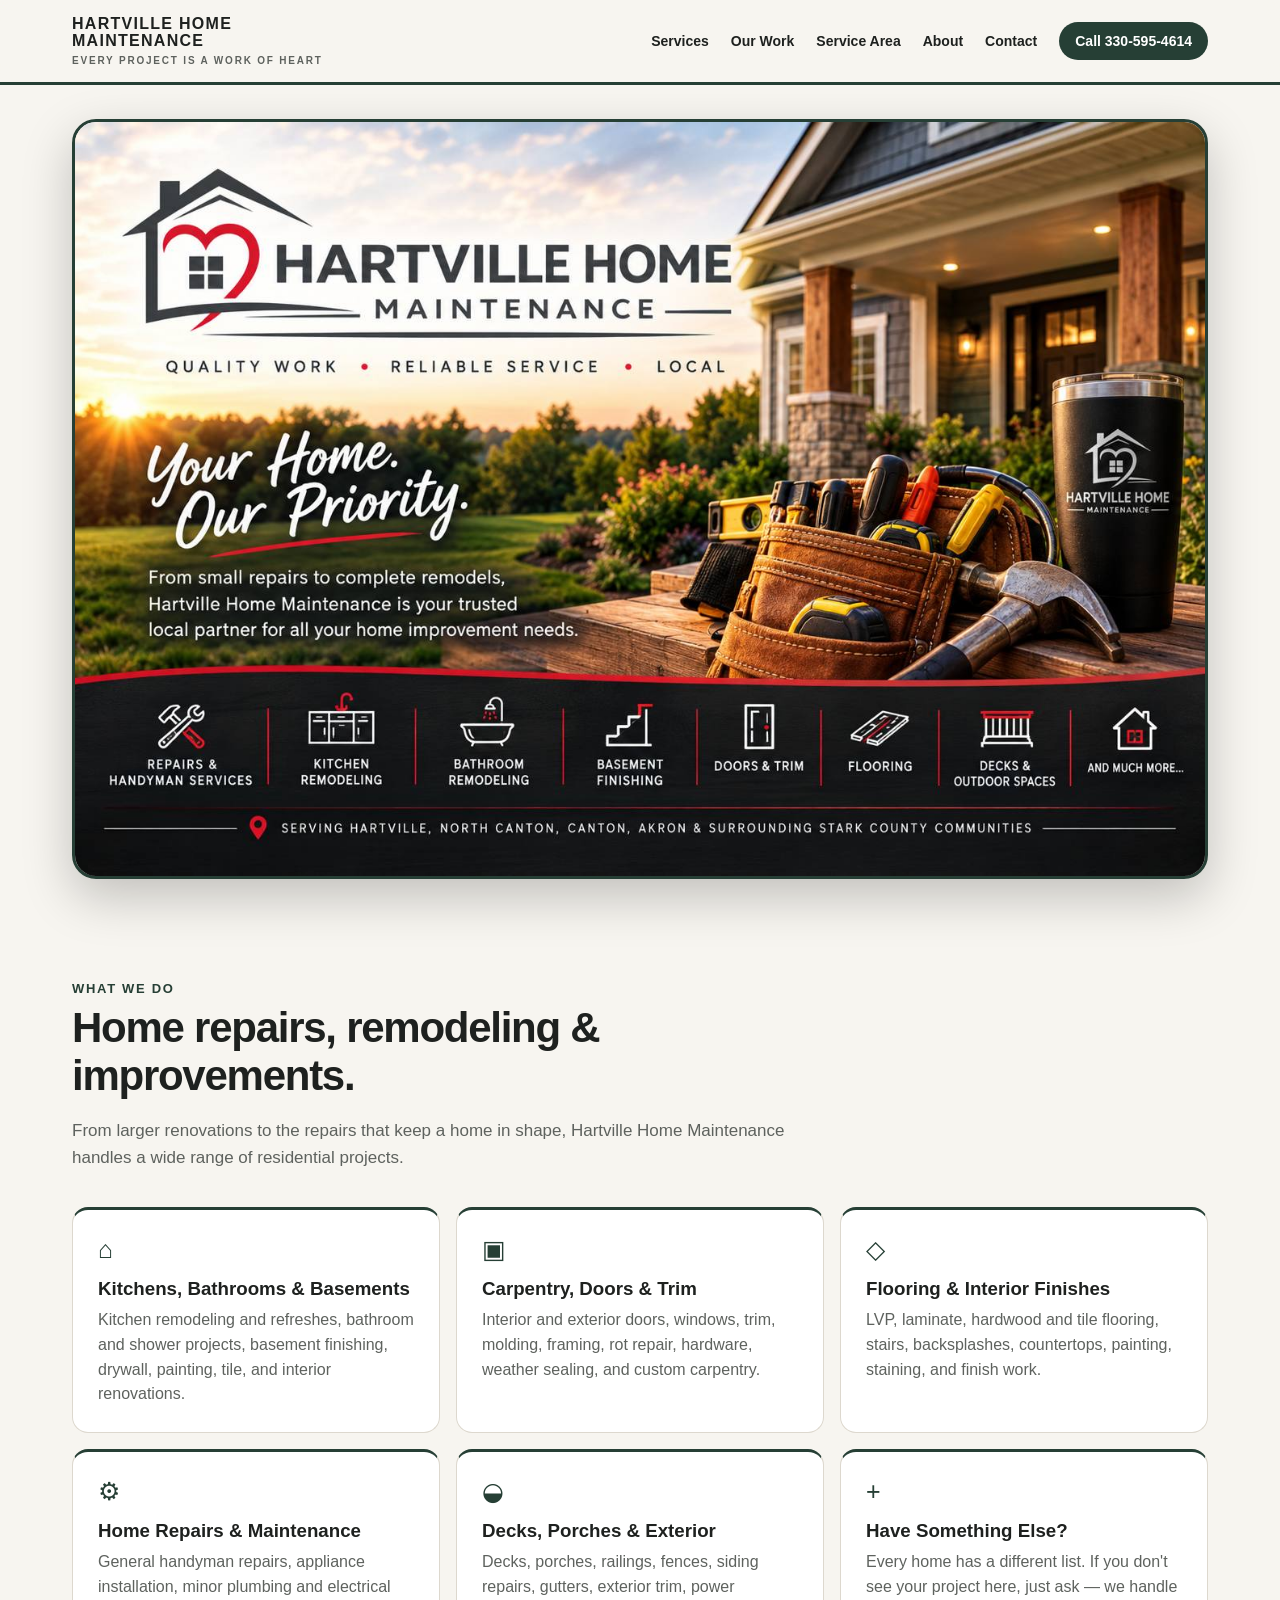
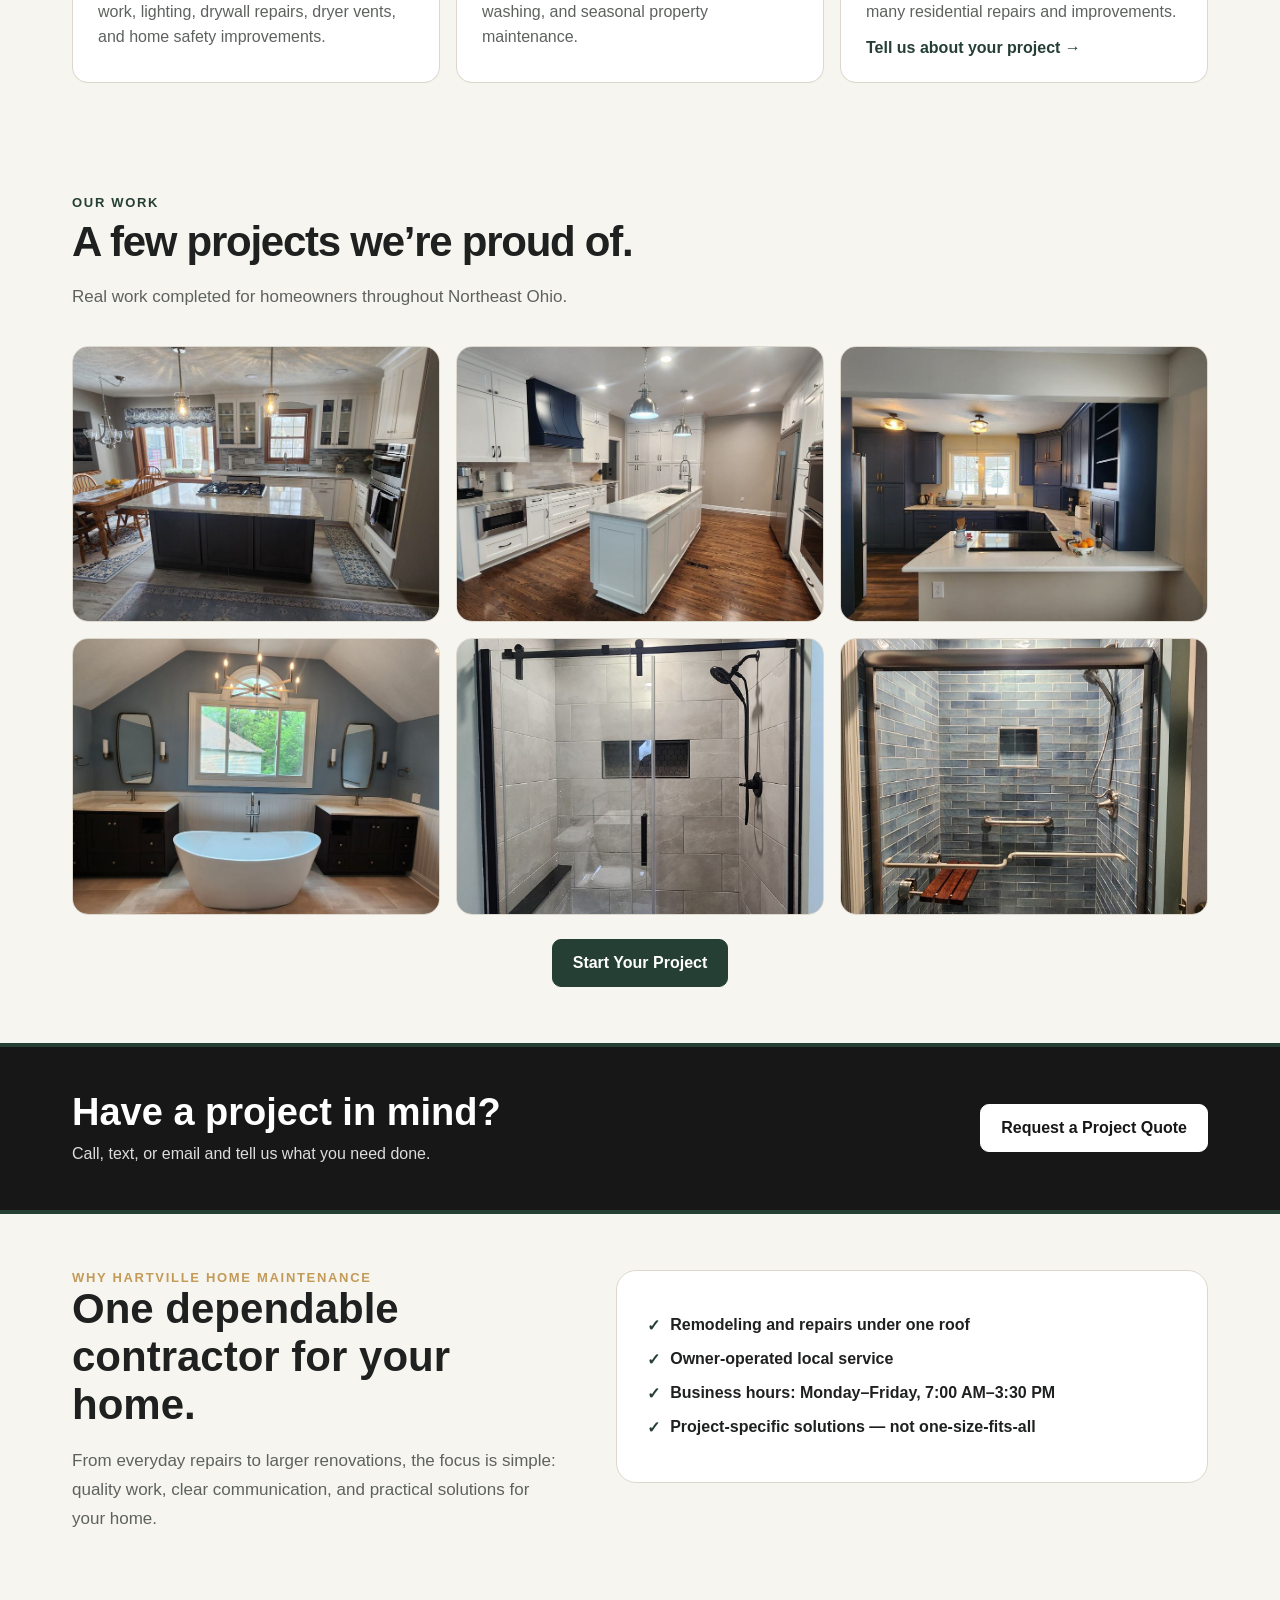
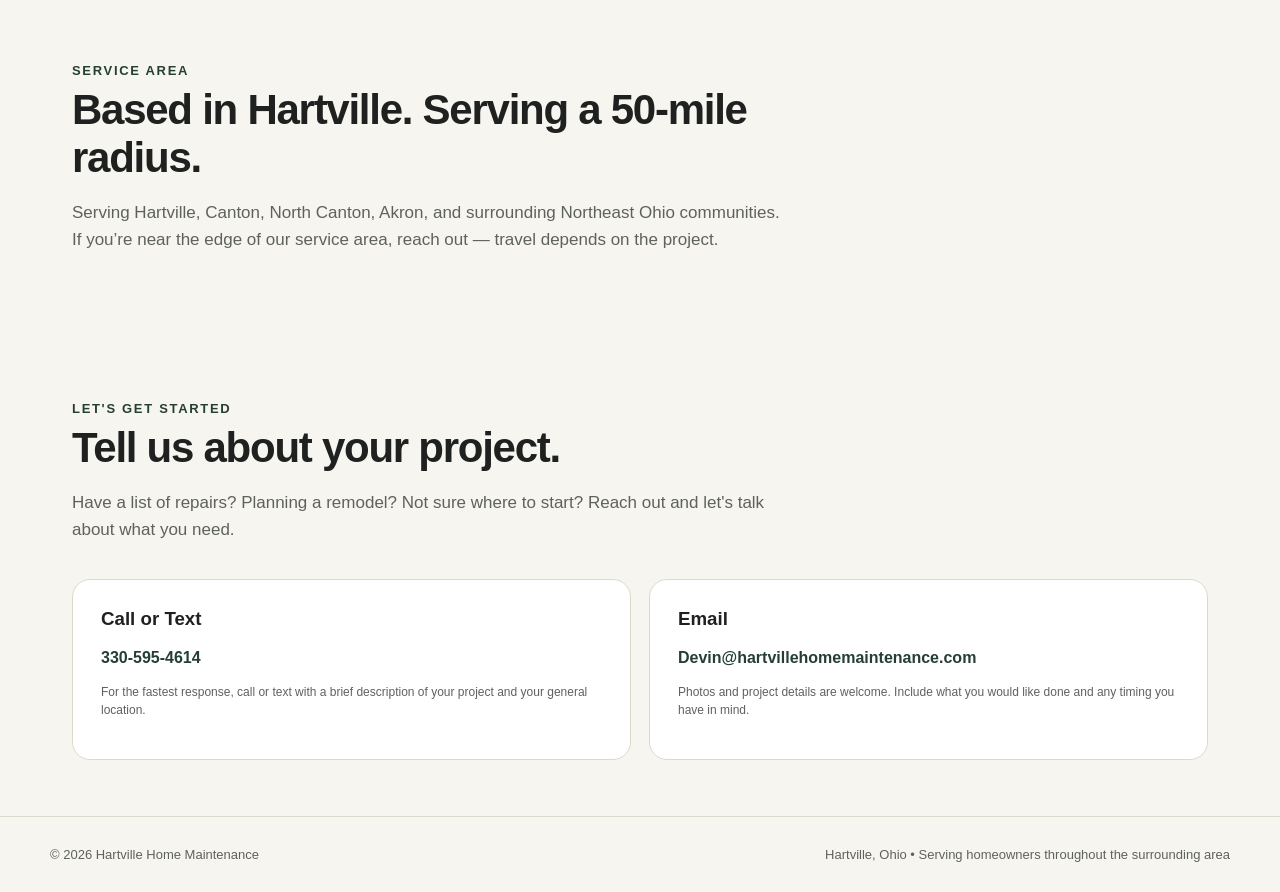
==== index.html @ b64f2635 "Add files via upload" ====
<!doctype html>
<html lang="en">
<head>
<meta charset="utf-8">
<meta name="viewport" content="width=device-width, initial-scale=1">
<title>Hartville Home Maintenance | Handyman & Remodeling | Hartville, Ohio</title>
<meta name="description" content="Hartville Home Maintenance provides handyman services, home repairs, remodeling, kitchen and bathroom renovations, basement finishing, flooring, carpentry, doors, trim, decks, porches, and property maintenance from Hartville, Ohio, serving a 50-mile radius including Canton, North Canton, Akron, and surrounding Northeast Ohio communities.">
<link rel="canonical" href="https://hartvillehomemaintenance.com/">
<meta name="robots" content="index,follow,max-image-preview:large">
<meta property="og:type" content="website">
<meta property="og:title" content="Hartville Home Maintenance | Handyman & Remodeling">
<meta property="og:description" content="Home repairs, remodeling, maintenance, carpentry, flooring, kitchens, bathrooms, basements, decks and more — based in Hartville, Ohio and serving a 50-mile radius.">
<meta property="og:url" content="https://hartvillehomemaintenance.com/">
<meta property="og:site_name" content="Hartville Home Maintenance">
<meta name="twitter:card" content="summary_large_image">
<meta name="twitter:title" content="Hartville Home Maintenance | Handyman & Remodeling">
<meta name="twitter:description" content="Quality home repairs, remodeling and maintenance from Hartville, Ohio throughout a 50-mile radius.">
<script type="application/ld+json">{"@context":"https://schema.org","@type":["HomeAndConstructionBusiness","LocalBusiness"],"name":"Hartville Home Maintenance","url":"https://hartvillehomemaintenance.com/","telephone":"+1-330-595-4614","email":"Devin@hartvillehomemaintenance.com","description":"Handyman services, home repairs, remodeling, kitchen and bathroom renovations, basement finishing, flooring, carpentry, doors, trim, decks, porches, and property maintenance.","areaServed":[{"@type":"City","name":"Hartville, Ohio"},{"@type":"City","name":"Canton, Ohio"},{"@type":"City","name":"North Canton, Ohio"},{"@type":"City","name":"Akron, Ohio"},{"@type":"AdministrativeArea","name":"Northeast Ohio"}],"openingHoursSpecification":[{"@type":"OpeningHoursSpecification","dayOfWeek":["Monday","Tuesday","Wednesday","Thursday","Friday"],"opens":"07:00","closes":"15:30"}],"slogan":"Every Project is a Work of Heart","knowsAbout":["Handyman services","Home repairs","Home remodeling","Kitchen remodeling","Bathroom remodeling","Basement finishing","Flooring","Carpentry","Doors and trim","Decks and porches","Property maintenance"]}</script>
<style>
:root{color-scheme:light dark;--bg:light-dark(#f7f5f0,#151513);--surface:light-dark(#fff,#211f1b);--surface2:light-dark(#eeeae2,#2a2823);--text:light-dark(#1e211f,#f4f0e8);--muted:light-dark(#5e625e,#bcb8ae);--accent:light-dark(#263f35,#91ad9f);--accent2:light-dark(#c39b59,#d4b477);--border:light-dark(#ddd8ce,#3b3933)}
*{box-sizing:border-box}html{scroll-behavior:smooth}body{margin:0;background:var(--bg);color:var(--text);font-family:Arial,Helvetica,sans-serif}.root{min-height:100vh;background:var(--bg)}
header{position:sticky;top:0;z-index:10;background:color-mix(in srgb,var(--bg) 94%,transparent);backdrop-filter:blur(12px);border-bottom:1px solid var(--border)}.nav{max-width:1180px;margin:auto;padding:16px 22px;display:flex;align-items:center;justify-content:space-between;gap:20px}.brand{font-weight:900;letter-spacing:.08em;line-height:1.05}.brand small{display:block;font-size:10px;letter-spacing:.18em;font-weight:600;margin-top:6px;color:var(--muted)}nav{display:flex;gap:22px;align-items:center}nav a{color:var(--text);text-decoration:none;font-size:14px;font-weight:700} .navcta{background:var(--accent);color:#fff;padding:11px 16px;border-radius:999px}
.hero{max-width:1180px;margin:auto;padding:34px 22px 46px;display:block}.eyebrow{color:var(--accent2);font-weight:800;letter-spacing:.13em;text-transform:uppercase;font-size:13px}.hero h1{font-size:clamp(42px,6vw,76px);line-height:.98;margin:16px 0 22px;letter-spacing:-.045em}.hero h1 span{color:var(--accent)}.hero p{font-size:20px;line-height:1.6;color:var(--muted);max-width:690px}.buttons{display:flex;gap:12px;flex-wrap:wrap;margin-top:30px}.btn{display:inline-block;text-decoration:none;font-weight:800;padding:14px 20px;border-radius:9px;border:1px solid var(--border)}.primary{background:var(--accent);color:#fff;border-color:var(--accent)}.secondary{color:var(--text);background:var(--surface)}
.hero-card{border-radius:24px;overflow:hidden;box-shadow:0 20px 60px color-mix(in srgb,#000 18%,transparent);border:1px solid var(--border)}.hero-card img{display:block;width:100%;height:auto;object-fit:contain}.hero-note{font-size:14px!important;line-height:1.45!important;margin-top:20px!important}.hero-note strong{color:var(--accent)}
section{max-width:1180px;margin:auto;padding:56px 22px}.section-head{max-width:720px;margin-bottom:36px}.section-head h2{font-size:42px;letter-spacing:-.03em;margin:8px 0 12px}.section-head p{color:var(--muted);line-height:1.6;font-size:17px}.services{display:grid;grid-template-columns:repeat(3,1fr);gap:16px}.service{background:var(--surface);border:1px solid var(--border);border-radius:16px;padding:25px}.service .icon{font-size:25px;color:var(--accent2)}.service h3{margin:14px 0 8px}.service p{color:var(--muted);line-height:1.55;margin:0}.service a{display:inline-block;margin-top:14px;color:var(--accent);font-weight:800;text-decoration:none}
.band{background:var(--accent);color:#fff;max-width:none}.band-inner{max-width:1180px;margin:auto;padding:44px 22px;display:flex;justify-content:space-between;align-items:center;gap:30px}.band h2{font-size:38px;margin:0 0 8px}.band p{margin:0;opacity:.85;line-height:1.5}.band .btn{background:#fff;color:#1c3028;border-color:#fff;white-space:nowrap}
.about{display:grid;grid-template-columns:.9fr 1.1fr;gap:60px;align-items:start}.about-box{background:var(--surface);border:1px solid var(--border);border-radius:20px;padding:30px}.about h2{font-size:42px;margin:0 0 18px}.about p{font-size:17px;color:var(--muted);line-height:1.7}.check{display:flex;gap:10px;margin:15px 0;font-weight:700}.check span{color:var(--accent2)}
.contact{display:grid;grid-template-columns:1fr 1fr;gap:18px}.contact-card{background:var(--surface);border:1px solid var(--border);border-radius:18px;padding:28px}.contact-card h3{margin-top:0}.contact-card a{color:var(--accent);font-weight:800;text-decoration:none}.fine{font-size:12px;color:var(--muted);line-height:1.5}
footer{border-top:1px solid var(--border);padding:30px 22px;color:var(--muted);font-size:13px}.footer-inner{max-width:1180px;margin:auto;display:flex;justify-content:space-between;gap:20px;flex-wrap:wrap}
@media(max-width:800px){nav a:not(.navcta){display:none}.hero,.about,.contact{grid-template-columns:1fr}.services{grid-template-columns:1fr 1fr}.band-inner{display:block}.band .btn{margin-top:22px}.hero{padding-top:58px}}
@media(max-width:520px){.services{grid-template-columns:1fr}.hero h1{font-size:48px}.nav{padding:12px 16px}.brand{font-size:13px}.navcta{padding:9px 12px;font-size:12px!important}.hero{padding-left:16px;padding-right:16px}.hero-card{border-radius:16px}.section-head h2,.about h2{font-size:34px}}
header{border-bottom:3px solid var(--accent)}.navcta{background:var(--accent)}.hero-card{border:3px solid var(--accent);box-shadow:0 18px 50px rgba(0,0,0,.22)}.hero .eyebrow,.section-head .eyebrow{color:var(--accent)}.hero h1 span{color:var(--accent)}.primary{background:var(--accent);border-color:var(--accent)}.service{border-top:3px solid var(--accent)}.service .icon,.check span{color:var(--accent)}.band{background:#171717;border-top:4px solid var(--accent);border-bottom:4px solid var(--accent)}.band .btn{color:#171717}.hero-note{font-size:14px!important;line-height:1.4!important;margin-top:20px!important}.hero-note strong{color:var(--accent)}

.work-grid{display:grid;grid-template-columns:repeat(3,1fr);gap:16px}.work-card{margin:0;background:var(--surface);border:1px solid var(--border);border-radius:16px;overflow:hidden}.work-card img{display:block;width:100%;aspect-ratio:4/3;object-fit:cover}.work-card figcaption{padding:13px 15px;font-size:14px;font-weight:800}.work-cta{text-align:center;margin-top:24px}@media(max-width:800px){.work-grid{grid-template-columns:repeat(2,1fr)}}@media(max-width:520px){.work-grid{grid-template-columns:1fr}}
</style>
</head>
<body>
<div class="root">
<header><div class="nav"><div class="brand">HARTVILLE HOME<br>MAINTENANCE<small>EVERY PROJECT IS A WORK OF HEART</small></div><nav><a href="#services">Services</a><a href="#work">Our Work</a><a href="#service-area">Service Area</a><a href="#about">About</a><a href="#contact">Contact</a><a class="navcta" href="tel:3305954614">Call 330-595-4614</a></nav></div></header>
<main>
<section class="hero"><div class="hero-card"><img src="[data-uri]" alt="Hartville Home Maintenance — Your Home. Our Priority."></div></section>
<section id="services"><div class="section-head"><div class="eyebrow">What we do</div><h2>Home repairs, remodeling & improvements.</h2><p>From larger renovations to the repairs that keep a home in shape, Hartville Home Maintenance handles a wide range of residential projects.</p></div><div class="services">
<div class="service"><div class="icon">⌂</div><h3>Kitchens, Bathrooms & Basements</h3><p>Kitchen remodeling and refreshes, bathroom and shower projects, basement finishing, drywall, painting, tile, and interior renovations.</p></div>
<div class="service"><div class="icon">▣</div><h3>Carpentry, Doors & Trim</h3><p>Interior and exterior doors, windows, trim, molding, framing, rot repair, hardware, weather sealing, and custom carpentry.</p></div>
<div class="service"><div class="icon">◇</div><h3>Flooring & Interior Finishes</h3><p>LVP, laminate, hardwood and tile flooring, stairs, backsplashes, countertops, painting, staining, and finish work.</p></div>
<div class="service"><div class="icon">⚙</div><h3>Home Repairs & Maintenance</h3><p>General handyman repairs, appliance installation, minor plumbing and electrical work, lighting, drywall repairs, dryer vents, and home safety improvements.</p></div>
<div class="service"><div class="icon">◒</div><h3>Decks, Porches & Exterior</h3><p>Decks, porches, railings, fences, siding repairs, gutters, exterior trim, power washing, and seasonal property maintenance.</p></div>
<div class="service"><div class="icon">+</div><h3>Have Something Else?</h3><p>Every home has a different list. If you don't see your project here, just ask — we handle many residential repairs and improvements.</p><a href="#contact">Tell us about your project →</a></div>
</div></section>
<section id="work"><div class="section-head"><div class="eyebrow">Our Work</div><h2>A few projects we’re proud of.</h2><p>Real work completed for homeowners throughout Northeast Ohio.</p></div><div class="work-grid"><figure class="work-card"><img src="[data-uri]" alt="Kitchen remodeling with white cabinets and dark island" loading="lazy"></figure><figure class="work-card"><img src="[data-uri]" alt="White kitchen remodel with custom black range hood and island" loading="lazy"></figure><figure class="work-card"><img src="[data-uri]" alt="Navy blue kitchen remodel with white countertops" loading="lazy"></figure><figure class="work-card"><img src="[data-uri]" alt="Primary bathroom remodel with freestanding tub and double vanities" loading="lazy"></figure><figure class="work-card"><img src="[data-uri]" alt="Walk-in tiled shower with black framed glass enclosure" loading="lazy"></figure><figure class="work-card"><img src="[data-uri]" alt="Blue tile walk-in shower with built-in niche and accessibility bars" loading="lazy"></figure></div><div class="work-cta"><a class="btn primary" href="#contact">Start Your Project</a></div></section>

<div class="band"><div class="band-inner"><div><h2>Have a project in mind?</h2><p>Call, text, or email and tell us what you need done.</p></div><a class="btn" href="#contact">Request a Project Quote</a></div></div>
<section id="about"><div class="about"><div><div class="eyebrow">Why Hartville Home Maintenance</div><h2>One dependable contractor for your home.</h2><p>From everyday repairs to larger renovations, the focus is simple: quality work, clear communication, and practical solutions for your home.</p></div><div class="about-box"><div class="check"><span>✓</span> Remodeling and repairs under one roof</div><div class="check"><span>✓</span> Owner-operated local service</div><div class="check"><span>✓</span> Business hours: Monday–Friday, 7:00 AM–3:30 PM</div><div class="check"><span>✓</span> Project-specific solutions — not one-size-fits-all</div></div></div></section>
<section id="service-area"><div class="section-head"><div class="eyebrow">Service area</div><h2>Based in Hartville. Serving a 50-mile radius.</h2><p>Serving Hartville, Canton, North Canton, Akron, and surrounding Northeast Ohio communities. If you’re near the edge of our service area, reach out — travel depends on the project.</p></div></section>
<section id="contact"><div class="section-head"><div class="eyebrow">Let's get started</div><h2>Tell us about your project.</h2><p>Have a list of repairs? Planning a remodel? Not sure where to start? Reach out and let's talk about what you need.</p></div><div class="contact"><div class="contact-card"><h3>Call or Text</h3><p><a href="tel:3305954614">330-595-4614</a></p><p class="fine">For the fastest response, call or text with a brief description of your project and your general location.</p></div><div class="contact-card"><h3>Email</h3><p><a href="mailto:Devin@hartvillehomemaintenance.com">Devin@hartvillehomemaintenance.com</a></p><p class="fine">Photos and project details are welcome. Include what you would like done and any timing you have in mind.</p></div></div></section>
</main>
<footer><div class="footer-inner"><div>© 2026 Hartville Home Maintenance</div><div>Hartville, Ohio • Serving homeowners throughout the surrounding area</div></div></footer>
</div>
</body>
</html>
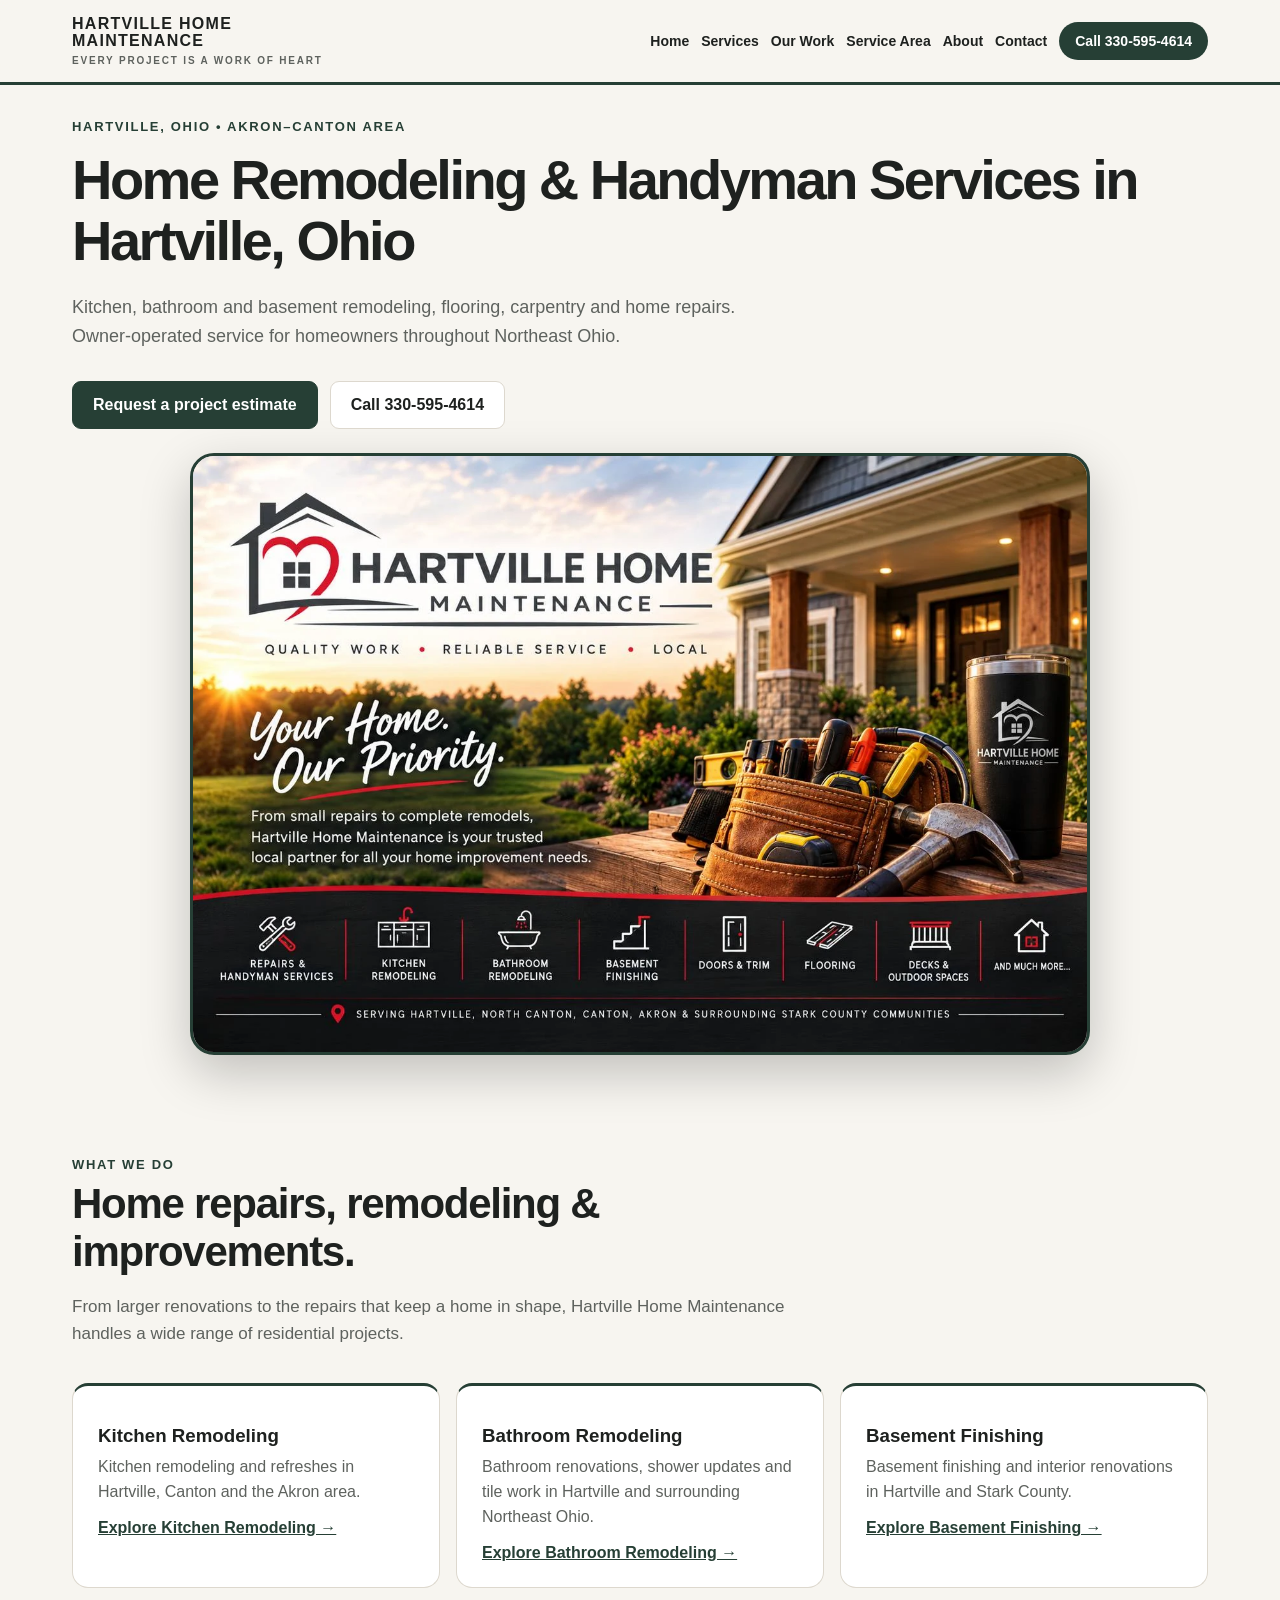
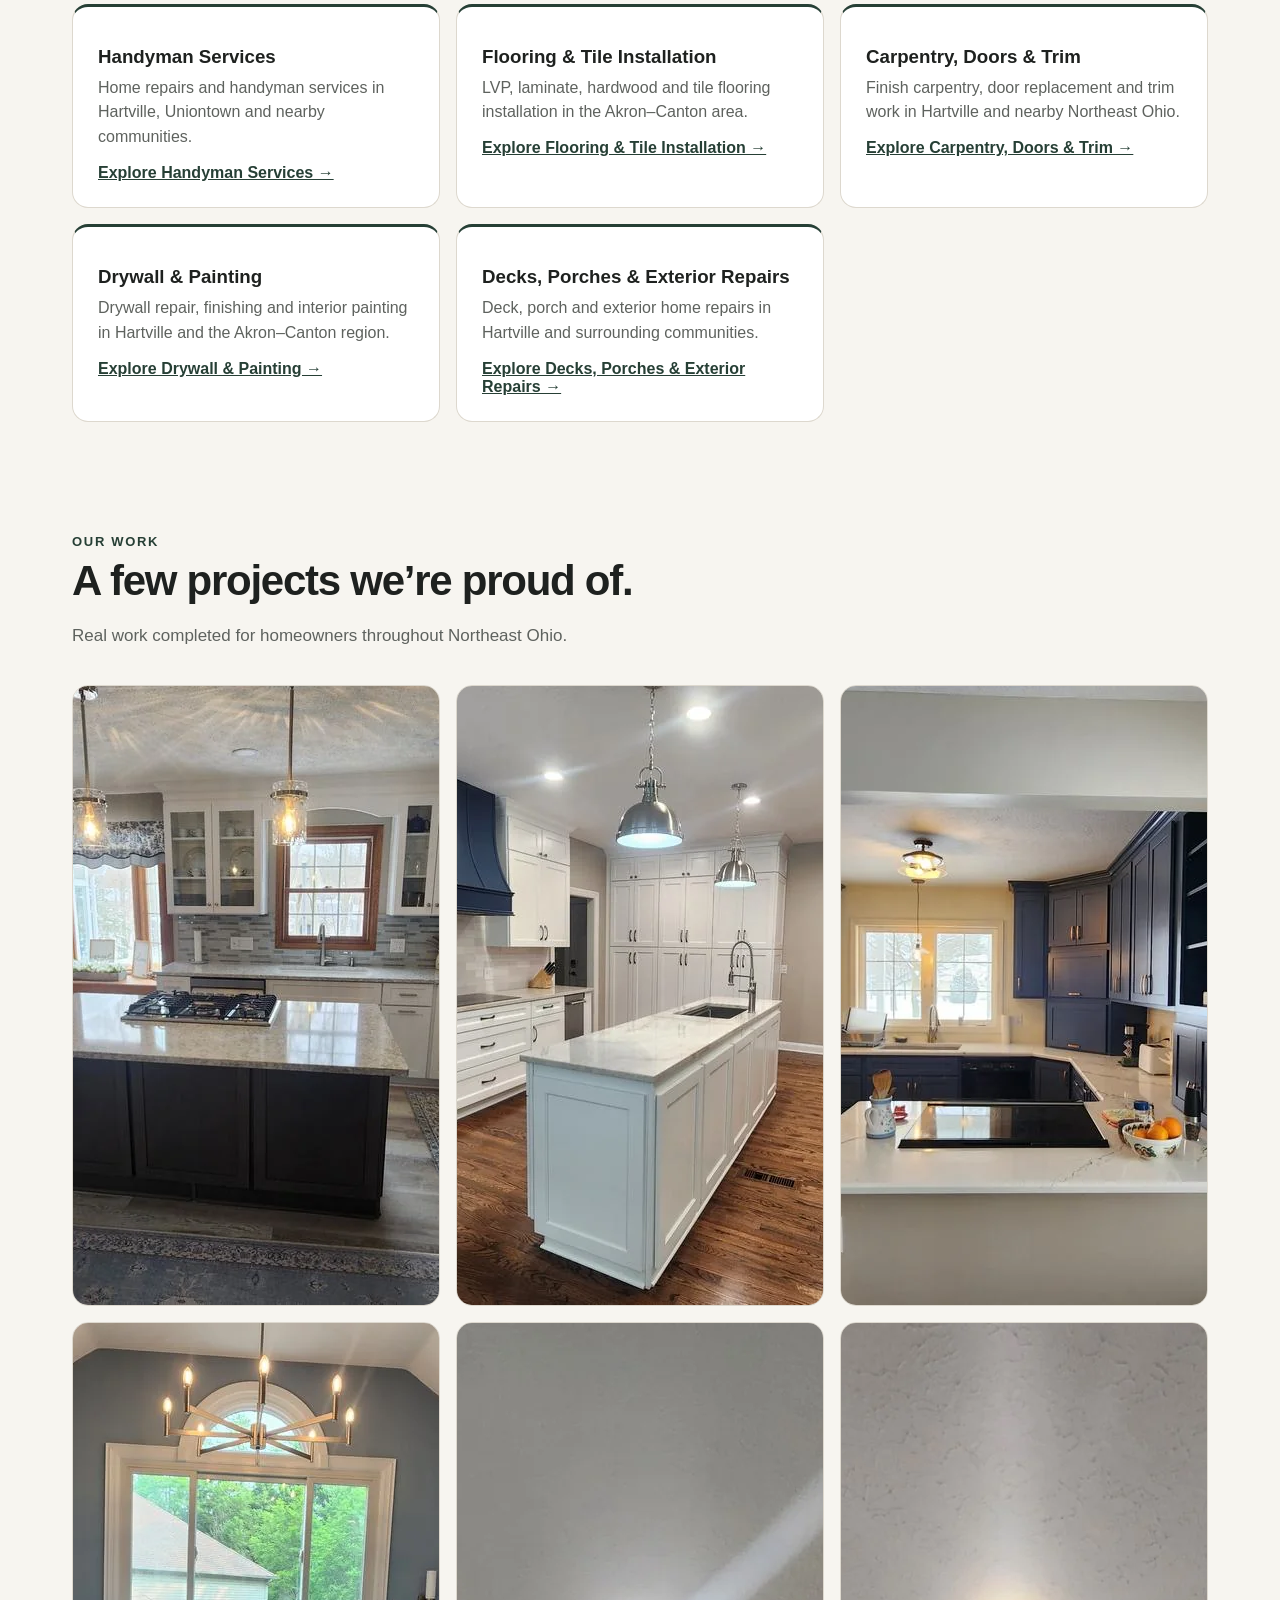
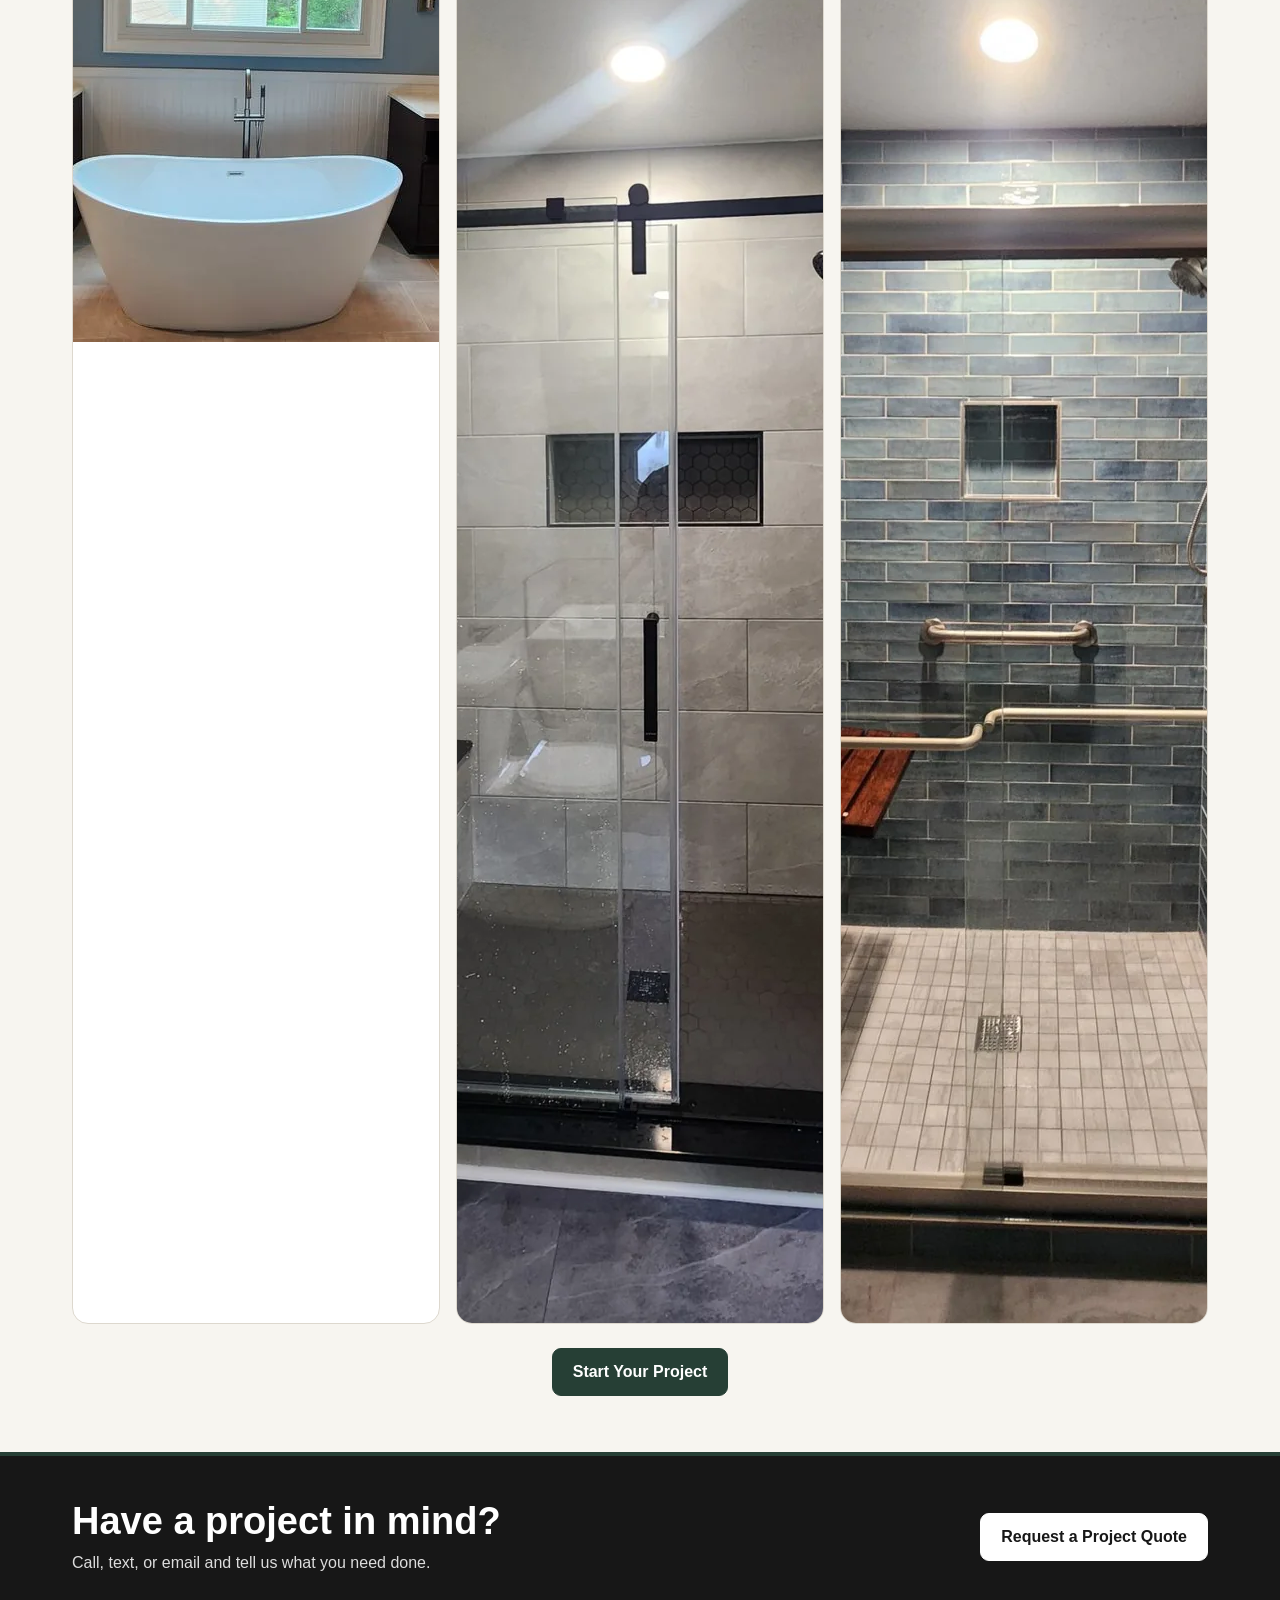
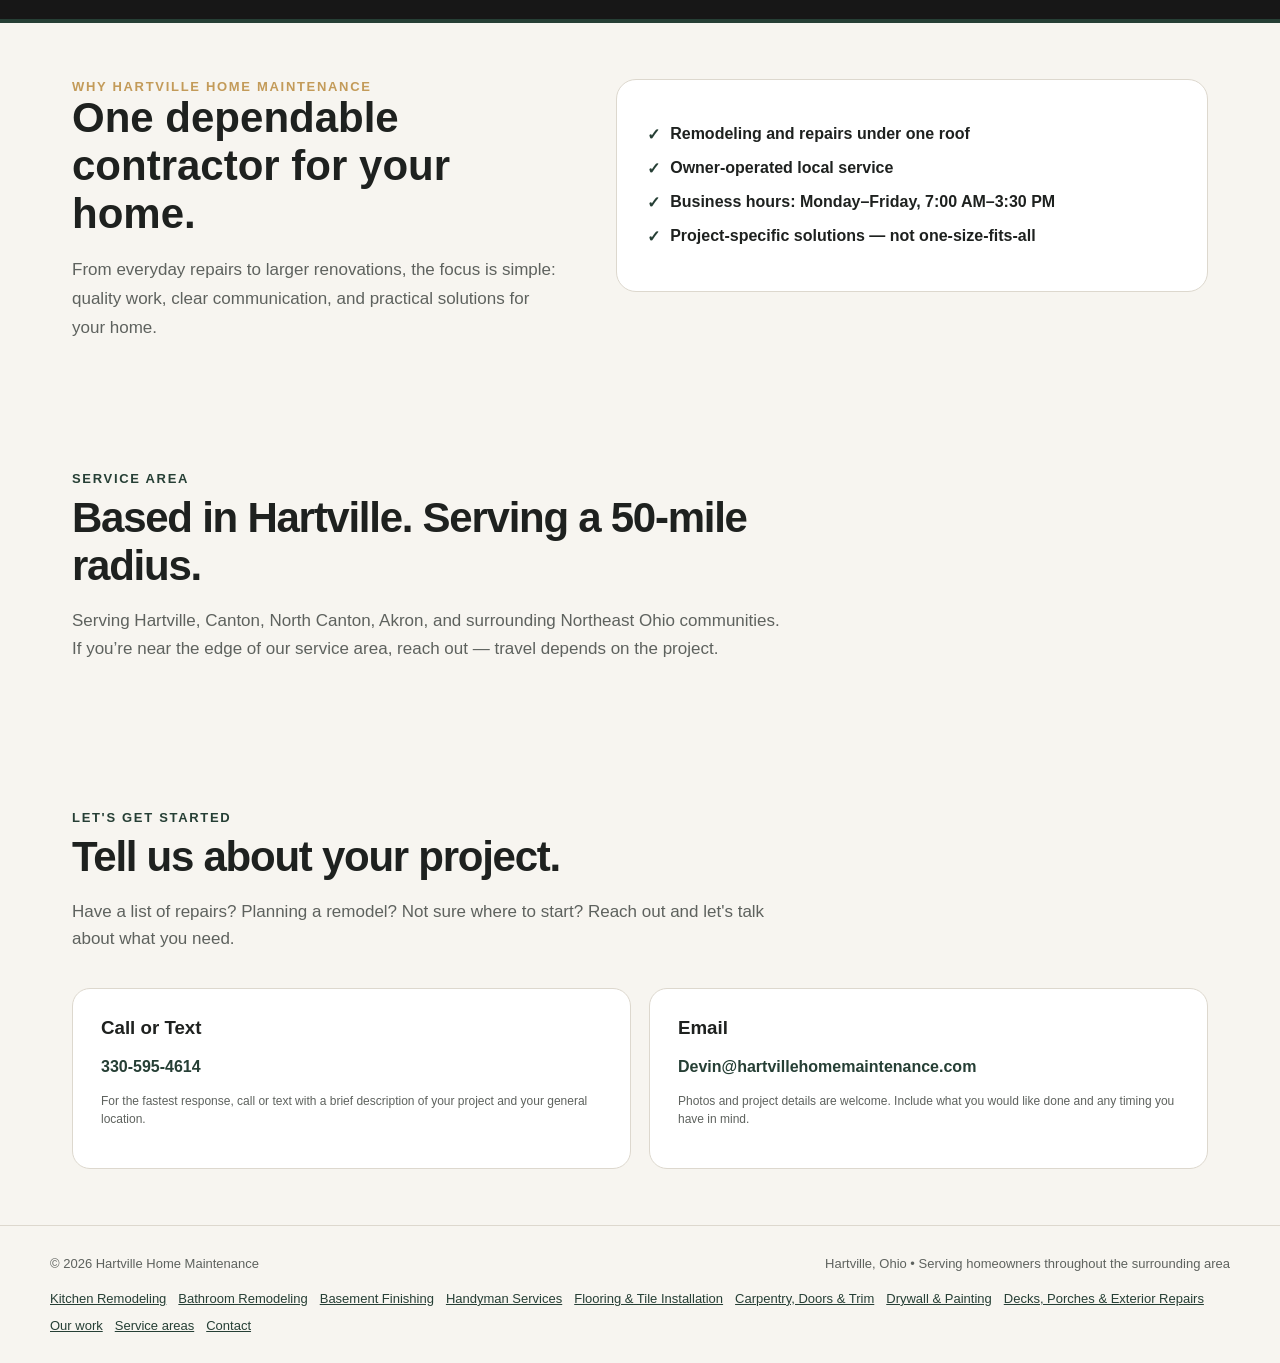
==== commit a55f6685: "Website SEO Update" ====
--- a/index.html
+++ b/index.html
@@ -1,60 +1,37 @@
-<!doctype html>
+<!DOCTYPE html>
+
 <html lang="en">
 <head>
-<meta charset="utf-8">
-<meta name="viewport" content="width=device-width, initial-scale=1">
-<title>Hartville Home Maintenance | Handyman & Remodeling | Hartville, Ohio</title>
-<meta name="description" content="Hartville Home Maintenance provides handyman services, home repairs, remodeling, kitchen and bathroom renovations, basement finishing, flooring, carpentry, doors, trim, decks, porches, and property maintenance from Hartville, Ohio, serving a 50-mile radius including Canton, North Canton, Akron, and surrounding Northeast Ohio communities.">
-<link rel="canonical" href="https://hartvillehomemaintenance.com/">
-<meta name="robots" content="index,follow,max-image-preview:large">
-<meta property="og:type" content="website">
-<meta property="og:title" content="Hartville Home Maintenance | Handyman & Remodeling">
-<meta property="og:description" content="Home repairs, remodeling, maintenance, carpentry, flooring, kitchens, bathrooms, basements, decks and more — based in Hartville, Ohio and serving a 50-mile radius.">
-<meta property="og:url" content="https://hartvillehomemaintenance.com/">
-<meta property="og:site_name" content="Hartville Home Maintenance">
-<meta name="twitter:card" content="summary_large_image">
-<meta name="twitter:title" content="Hartville Home Maintenance | Handyman & Remodeling">
-<meta name="twitter:description" content="Quality home repairs, remodeling and maintenance from Hartville, Ohio throughout a 50-mile radius.">
-<script type="application/ld+json">{"@context":"https://schema.org","@type":["HomeAndConstructionBusiness","LocalBusiness"],"name":"Hartville Home Maintenance","url":"https://hartvillehomemaintenance.com/","telephone":"+1-330-595-4614","email":"Devin@hartvillehomemaintenance.com","description":"Handyman services, home repairs, remodeling, kitchen and bathroom renovations, basement finishing, flooring, carpentry, doors, trim, decks, porches, and property maintenance.","areaServed":[{"@type":"City","name":"Hartville, Ohio"},{"@type":"City","name":"Canton, Ohio"},{"@type":"City","name":"North Canton, Ohio"},{"@type":"City","name":"Akron, Ohio"},{"@type":"AdministrativeArea","name":"Northeast Ohio"}],"openingHoursSpecification":[{"@type":"OpeningHoursSpecification","dayOfWeek":["Monday","Tuesday","Wednesday","Thursday","Friday"],"opens":"07:00","closes":"15:30"}],"slogan":"Every Project is a Work of Heart","knowsAbout":["Handyman services","Home repairs","Home remodeling","Kitchen remodeling","Bathroom remodeling","Basement finishing","Flooring","Carpentry","Doors and trim","Decks and porches","Property maintenance"]}</script>
-<style>
-:root{color-scheme:light dark;--bg:light-dark(#f7f5f0,#151513);--surface:light-dark(#fff,#211f1b);--surface2:light-dark(#eeeae2,#2a2823);--text:light-dark(#1e211f,#f4f0e8);--muted:light-dark(#5e625e,#bcb8ae);--accent:light-dark(#263f35,#91ad9f);--accent2:light-dark(#c39b59,#d4b477);--border:light-dark(#ddd8ce,#3b3933)}
-*{box-sizing:border-box}html{scroll-behavior:smooth}body{margin:0;background:var(--bg);color:var(--text);font-family:Arial,Helvetica,sans-serif}.root{min-height:100vh;background:var(--bg)}
-header{position:sticky;top:0;z-index:10;background:color-mix(in srgb,var(--bg) 94%,transparent);backdrop-filter:blur(12px);border-bottom:1px solid var(--border)}.nav{max-width:1180px;margin:auto;padding:16px 22px;display:flex;align-items:center;justify-content:space-between;gap:20px}.brand{font-weight:900;letter-spacing:.08em;line-height:1.05}.brand small{display:block;font-size:10px;letter-spacing:.18em;font-weight:600;margin-top:6px;color:var(--muted)}nav{display:flex;gap:22px;align-items:center}nav a{color:var(--text);text-decoration:none;font-size:14px;font-weight:700} .navcta{background:var(--accent);color:#fff;padding:11px 16px;border-radius:999px}
-.hero{max-width:1180px;margin:auto;padding:34px 22px 46px;display:block}.eyebrow{color:var(--accent2);font-weight:800;letter-spacing:.13em;text-transform:uppercase;font-size:13px}.hero h1{font-size:clamp(42px,6vw,76px);line-height:.98;margin:16px 0 22px;letter-spacing:-.045em}.hero h1 span{color:var(--accent)}.hero p{font-size:20px;line-height:1.6;color:var(--muted);max-width:690px}.buttons{display:flex;gap:12px;flex-wrap:wrap;margin-top:30px}.btn{display:inline-block;text-decoration:none;font-weight:800;padding:14px 20px;border-radius:9px;border:1px solid var(--border)}.primary{background:var(--accent);color:#fff;border-color:var(--accent)}.secondary{color:var(--text);background:var(--surface)}
-.hero-card{border-radius:24px;overflow:hidden;box-shadow:0 20px 60px color-mix(in srgb,#000 18%,transparent);border:1px solid var(--border)}.hero-card img{display:block;width:100%;height:auto;object-fit:contain}.hero-note{font-size:14px!important;line-height:1.45!important;margin-top:20px!important}.hero-note strong{color:var(--accent)}
-section{max-width:1180px;margin:auto;padding:56px 22px}.section-head{max-width:720px;margin-bottom:36px}.section-head h2{font-size:42px;letter-spacing:-.03em;margin:8px 0 12px}.section-head p{color:var(--muted);line-height:1.6;font-size:17px}.services{display:grid;grid-template-columns:repeat(3,1fr);gap:16px}.service{background:var(--surface);border:1px solid var(--border);border-radius:16px;padding:25px}.service .icon{font-size:25px;color:var(--accent2)}.service h3{margin:14px 0 8px}.service p{color:var(--muted);line-height:1.55;margin:0}.service a{display:inline-block;margin-top:14px;color:var(--accent);font-weight:800;text-decoration:none}
-.band{background:var(--accent);color:#fff;max-width:none}.band-inner{max-width:1180px;margin:auto;padding:44px 22px;display:flex;justify-content:space-between;align-items:center;gap:30px}.band h2{font-size:38px;margin:0 0 8px}.band p{margin:0;opacity:.85;line-height:1.5}.band .btn{background:#fff;color:#1c3028;border-color:#fff;white-space:nowrap}
-.about{display:grid;grid-template-columns:.9fr 1.1fr;gap:60px;align-items:start}.about-box{background:var(--surface);border:1px solid var(--border);border-radius:20px;padding:30px}.about h2{font-size:42px;margin:0 0 18px}.about p{font-size:17px;color:var(--muted);line-height:1.7}.check{display:flex;gap:10px;margin:15px 0;font-weight:700}.check span{color:var(--accent2)}
-.contact{display:grid;grid-template-columns:1fr 1fr;gap:18px}.contact-card{background:var(--surface);border:1px solid var(--border);border-radius:18px;padding:28px}.contact-card h3{margin-top:0}.contact-card a{color:var(--accent);font-weight:800;text-decoration:none}.fine{font-size:12px;color:var(--muted);line-height:1.5}
-footer{border-top:1px solid var(--border);padding:30px 22px;color:var(--muted);font-size:13px}.footer-inner{max-width:1180px;margin:auto;display:flex;justify-content:space-between;gap:20px;flex-wrap:wrap}
-@media(max-width:800px){nav a:not(.navcta){display:none}.hero,.about,.contact{grid-template-columns:1fr}.services{grid-template-columns:1fr 1fr}.band-inner{display:block}.band .btn{margin-top:22px}.hero{padding-top:58px}}
-@media(max-width:520px){.services{grid-template-columns:1fr}.hero h1{font-size:48px}.nav{padding:12px 16px}.brand{font-size:13px}.navcta{padding:9px 12px;font-size:12px!important}.hero{padding-left:16px;padding-right:16px}.hero-card{border-radius:16px}.section-head h2,.about h2{font-size:34px}}
-header{border-bottom:3px solid var(--accent)}.navcta{background:var(--accent)}.hero-card{border:3px solid var(--accent);box-shadow:0 18px 50px rgba(0,0,0,.22)}.hero .eyebrow,.section-head .eyebrow{color:var(--accent)}.hero h1 span{color:var(--accent)}.primary{background:var(--accent);border-color:var(--accent)}.service{border-top:3px solid var(--accent)}.service .icon,.check span{color:var(--accent)}.band{background:#171717;border-top:4px solid var(--accent);border-bottom:4px solid var(--accent)}.band .btn{color:#171717}.hero-note{font-size:14px!important;line-height:1.4!important;margin-top:20px!important}.hero-note strong{color:var(--accent)}
-
-.work-grid{display:grid;grid-template-columns:repeat(3,1fr);gap:16px}.work-card{margin:0;background:var(--surface);border:1px solid var(--border);border-radius:16px;overflow:hidden}.work-card img{display:block;width:100%;aspect-ratio:4/3;object-fit:cover}.work-card figcaption{padding:13px 15px;font-size:14px;font-weight:800}.work-cta{text-align:center;margin-top:24px}@media(max-width:800px){.work-grid{grid-template-columns:repeat(2,1fr)}}@media(max-width:520px){.work-grid{grid-template-columns:1fr}}
-</style>
+<meta charset="utf-8"/>
+<meta content="width=device-width, initial-scale=1" name="viewport"/>
+<title>Home Remodeling &amp; Handyman | Hartville, OH | Hartville Home Maintenance</title>
+<meta content="Kitchen, bathroom and basement remodeling, flooring, carpentry and handyman services in Hartville, Canton and Akron, Ohio. Request a project estimate." name="description"/>
+<link href="https://hartvillehomemaintenance.com/" rel="canonical"/>
+<meta content="index,follow,max-image-preview:large" name="robots"/>
+<meta content="website" property="og:type"/>
+<meta content="Home Remodeling &amp; Handyman | Hartville, OH | Hartville Home Maintenance" property="og:title"/>
+<meta content="Kitchen, bathroom and basement remodeling, flooring, carpentry and handyman services in Hartville, Canton and Akron, Ohio. Request a project estimate." property="og:description"/>
+<meta content="https://hartvillehomemaintenance.com/" property="og:url"/>
+<meta content="Hartville Home Maintenance" property="og:site_name"/>
+<meta content="summary_large_image" name="twitter:card"/>
+<meta content="Home Remodeling &amp; Handyman | Hartville, OH | Hartville Home Maintenance" name="twitter:title"/>
+<meta content="Kitchen, bathroom and basement remodeling, flooring, carpentry and handyman services in Hartville, Canton and Akron, Ohio. Request a project estimate." name="twitter:description"/>
+<script type="application/ld+json">{"@context": "https://schema.org", "@type": ["HomeAndConstructionBusiness", "LocalBusiness"], "name": "Hartville Home Maintenance", "url": "https://hartvillehomemaintenance.com/", "telephone": "+1-330-595-4614", "email": "Devin@hartvillehomemaintenance.com", "description": "Handyman services, home repairs, remodeling, kitchen and bathroom renovations, basement finishing, flooring, carpentry, doors, trim, decks, porches, and property maintenance.", "areaServed": [{"@type": "City", "name": "Hartville, Ohio"}, {"@type": "City", "name": "Canton, Ohio"}, {"@type": "City", "name": "North Canton, Ohio"}, {"@type": "City", "name": "Akron, Ohio"}, {"@type": "AdministrativeArea", "name": "Northeast Ohio"}], "openingHoursSpecification": [{"@type": "OpeningHoursSpecification", "dayOfWeek": ["Monday", "Tuesday", "Wednesday", "Thursday", "Friday"], "opens": "07:00", "closes": "15:30"}], "slogan": "Every Project is a Work of Heart", "knowsAbout": ["Handyman services", "Home repairs", "Home remodeling", "Kitchen remodeling", "Bathroom remodeling", "Basement finishing", "Flooring", "Carpentry", "Doors and trim", "Decks and porches", "Property maintenance"], "@id": "https://hartvillehomemaintenance.com/#business"}</script>
+<link href="/assets/site.css" rel="stylesheet"/>
 </head>
 <body>
 <div class="root">
-<header><div class="nav"><div class="brand">HARTVILLE HOME<br>MAINTENANCE<small>EVERY PROJECT IS A WORK OF HEART</small></div><nav><a href="#services">Services</a><a href="#work">Our Work</a><a href="#service-area">Service Area</a><a href="#about">About</a><a href="#contact">Contact</a><a class="navcta" href="tel:3305954614">Call 330-595-4614</a></nav></div></header>
+<header><div class="nav"><a href="/" style="color:inherit;text-decoration:none"><div class="brand">HARTVILLE HOME<br/>MAINTENANCE<small>EVERY PROJECT IS A WORK OF HEART</small></div></a><nav><a href="/">Home</a><a href="/#services">Services</a><a href="/our-work/">Our Work</a><a href="/service-areas/">Service Area</a><a href="/#about">About</a><a href="/contact/">Contact</a><a class="navcta" href="tel:3305954614">Call 330-595-4614</a></nav></div></header>
 <main>
-<section class="hero"><div class="hero-card"><img src="[data-uri]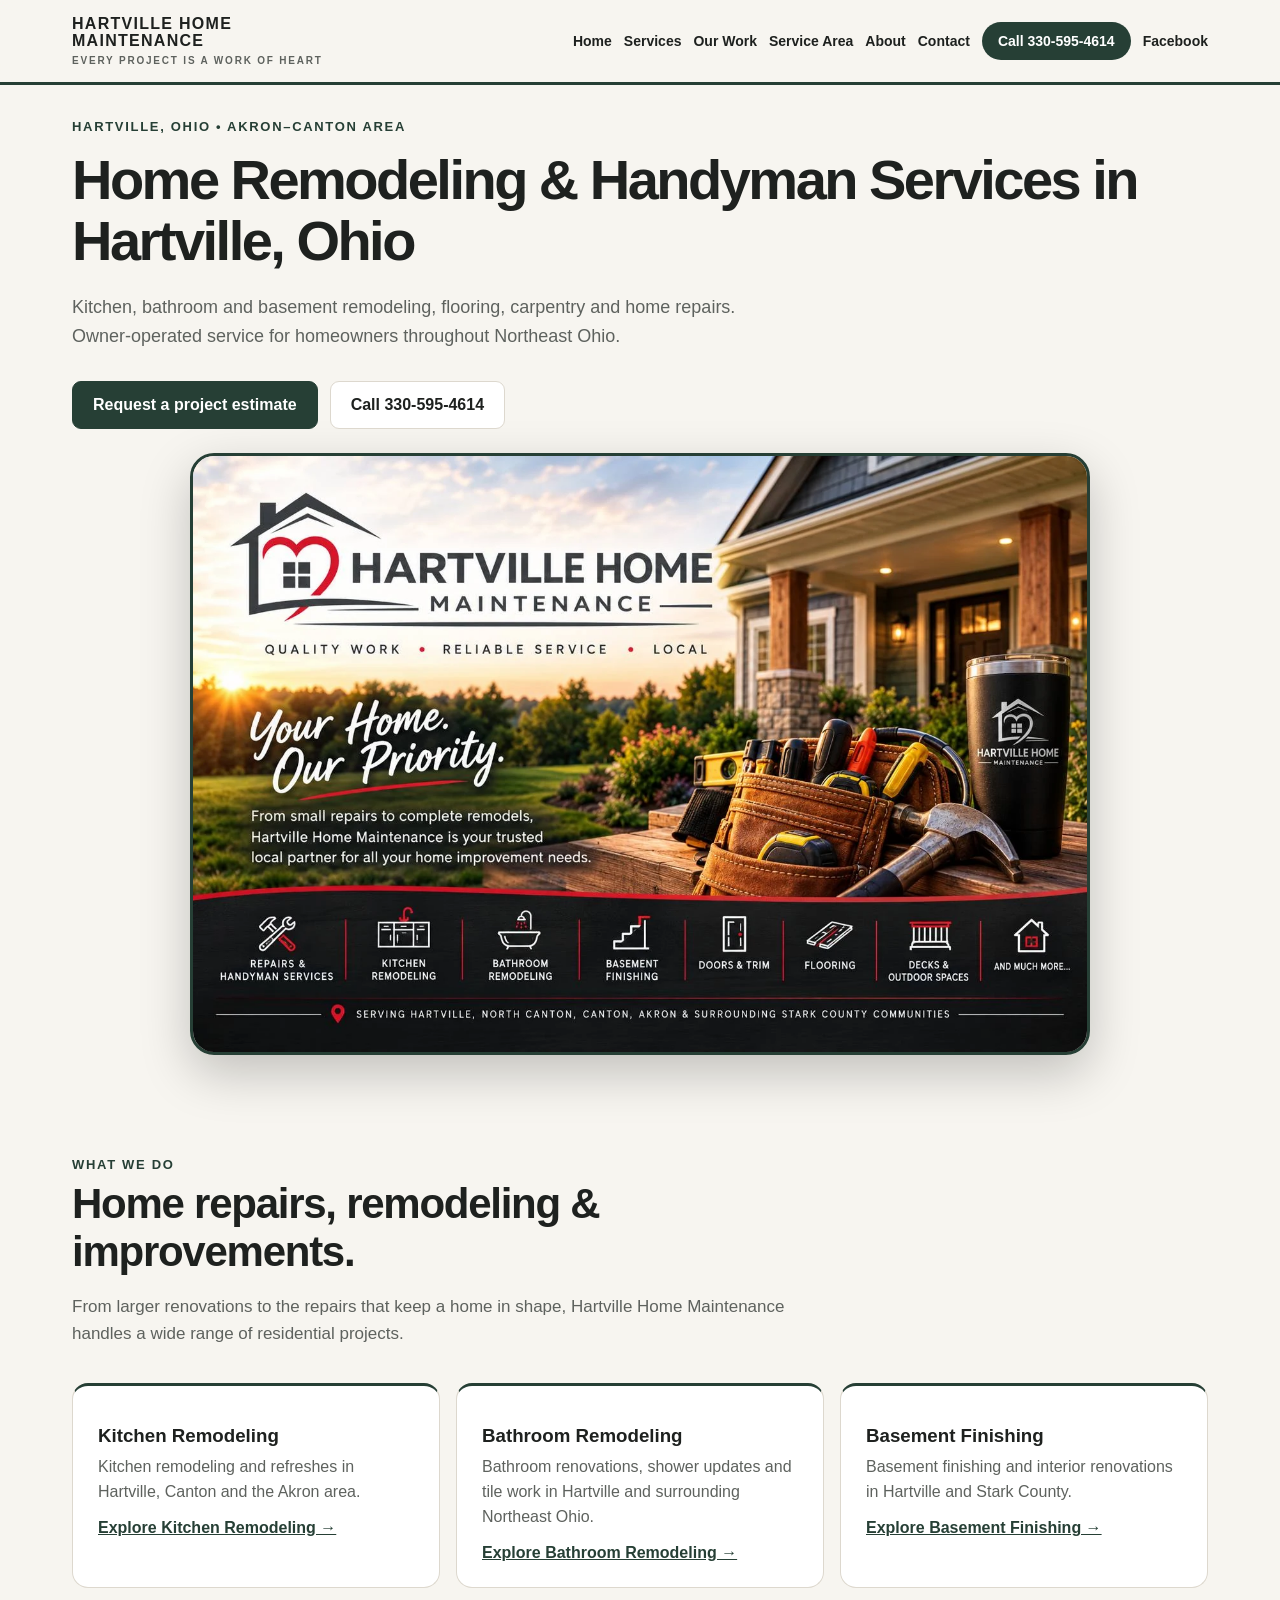
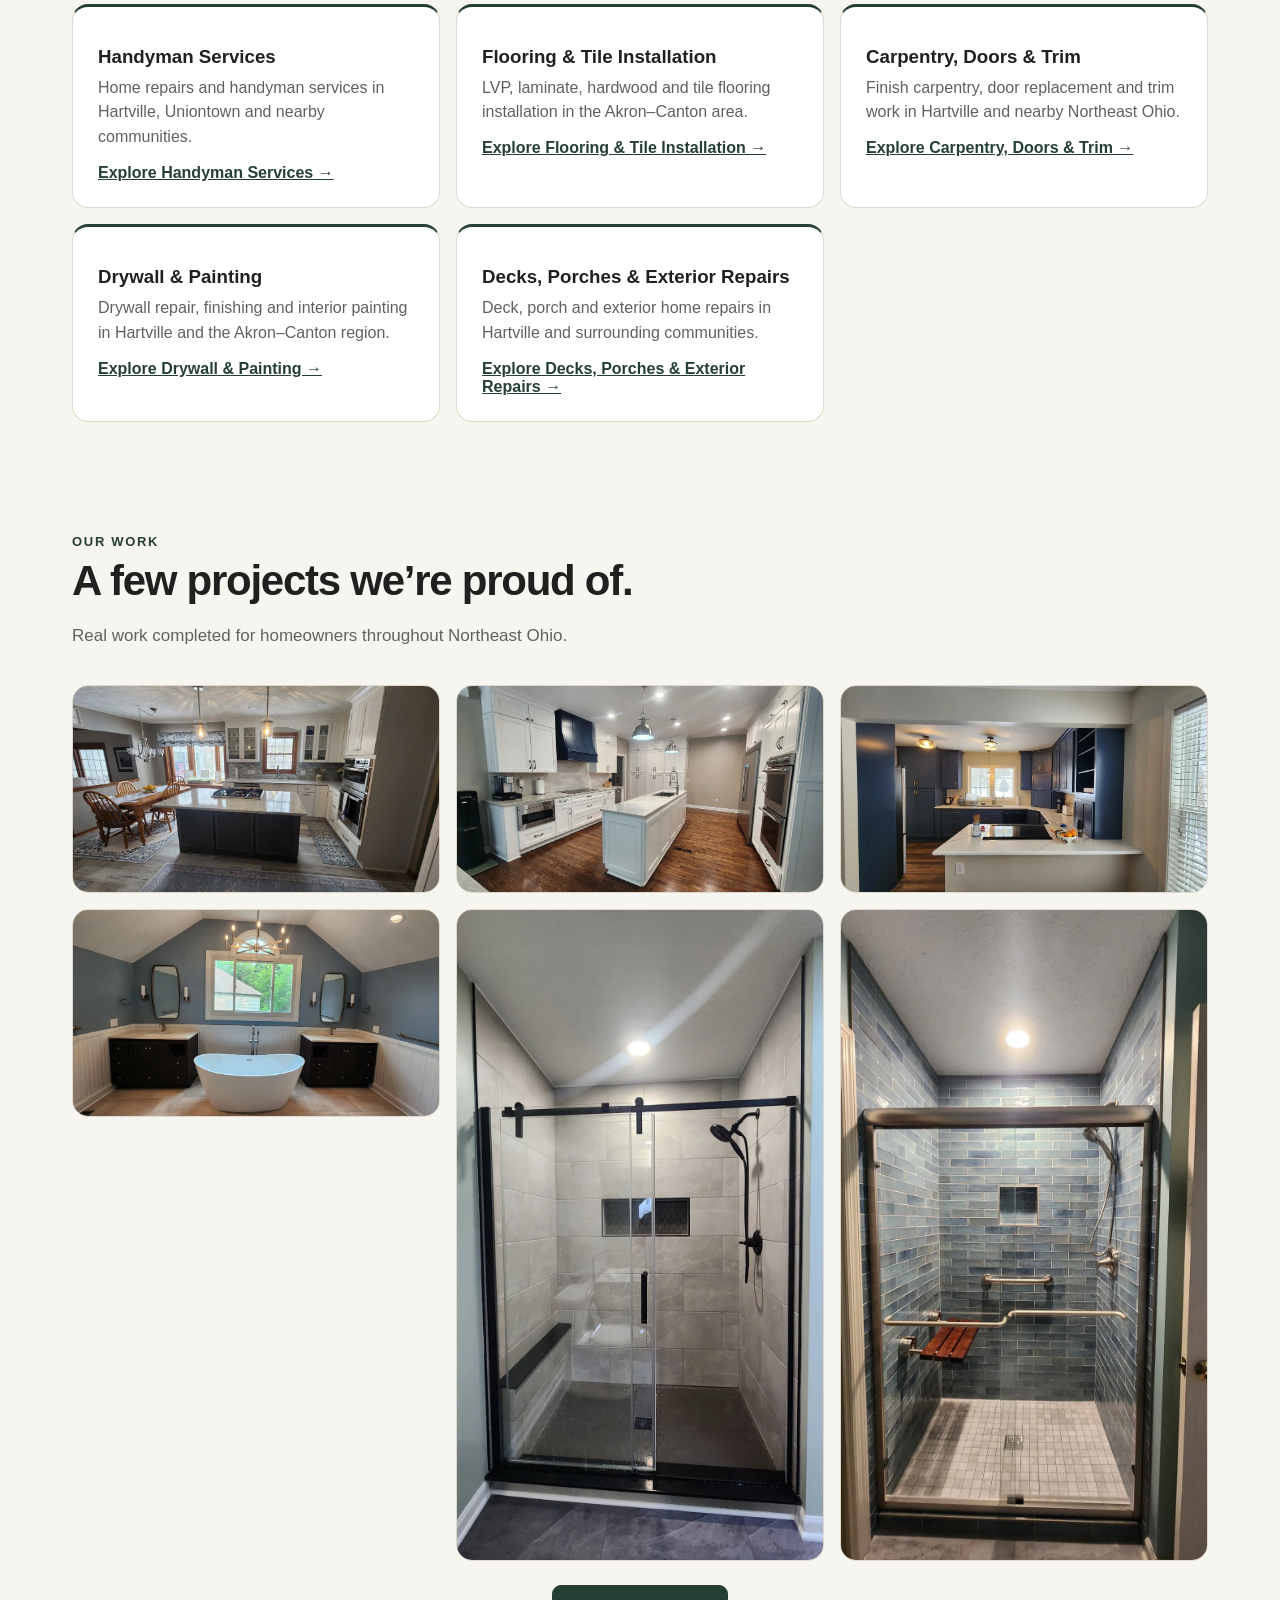
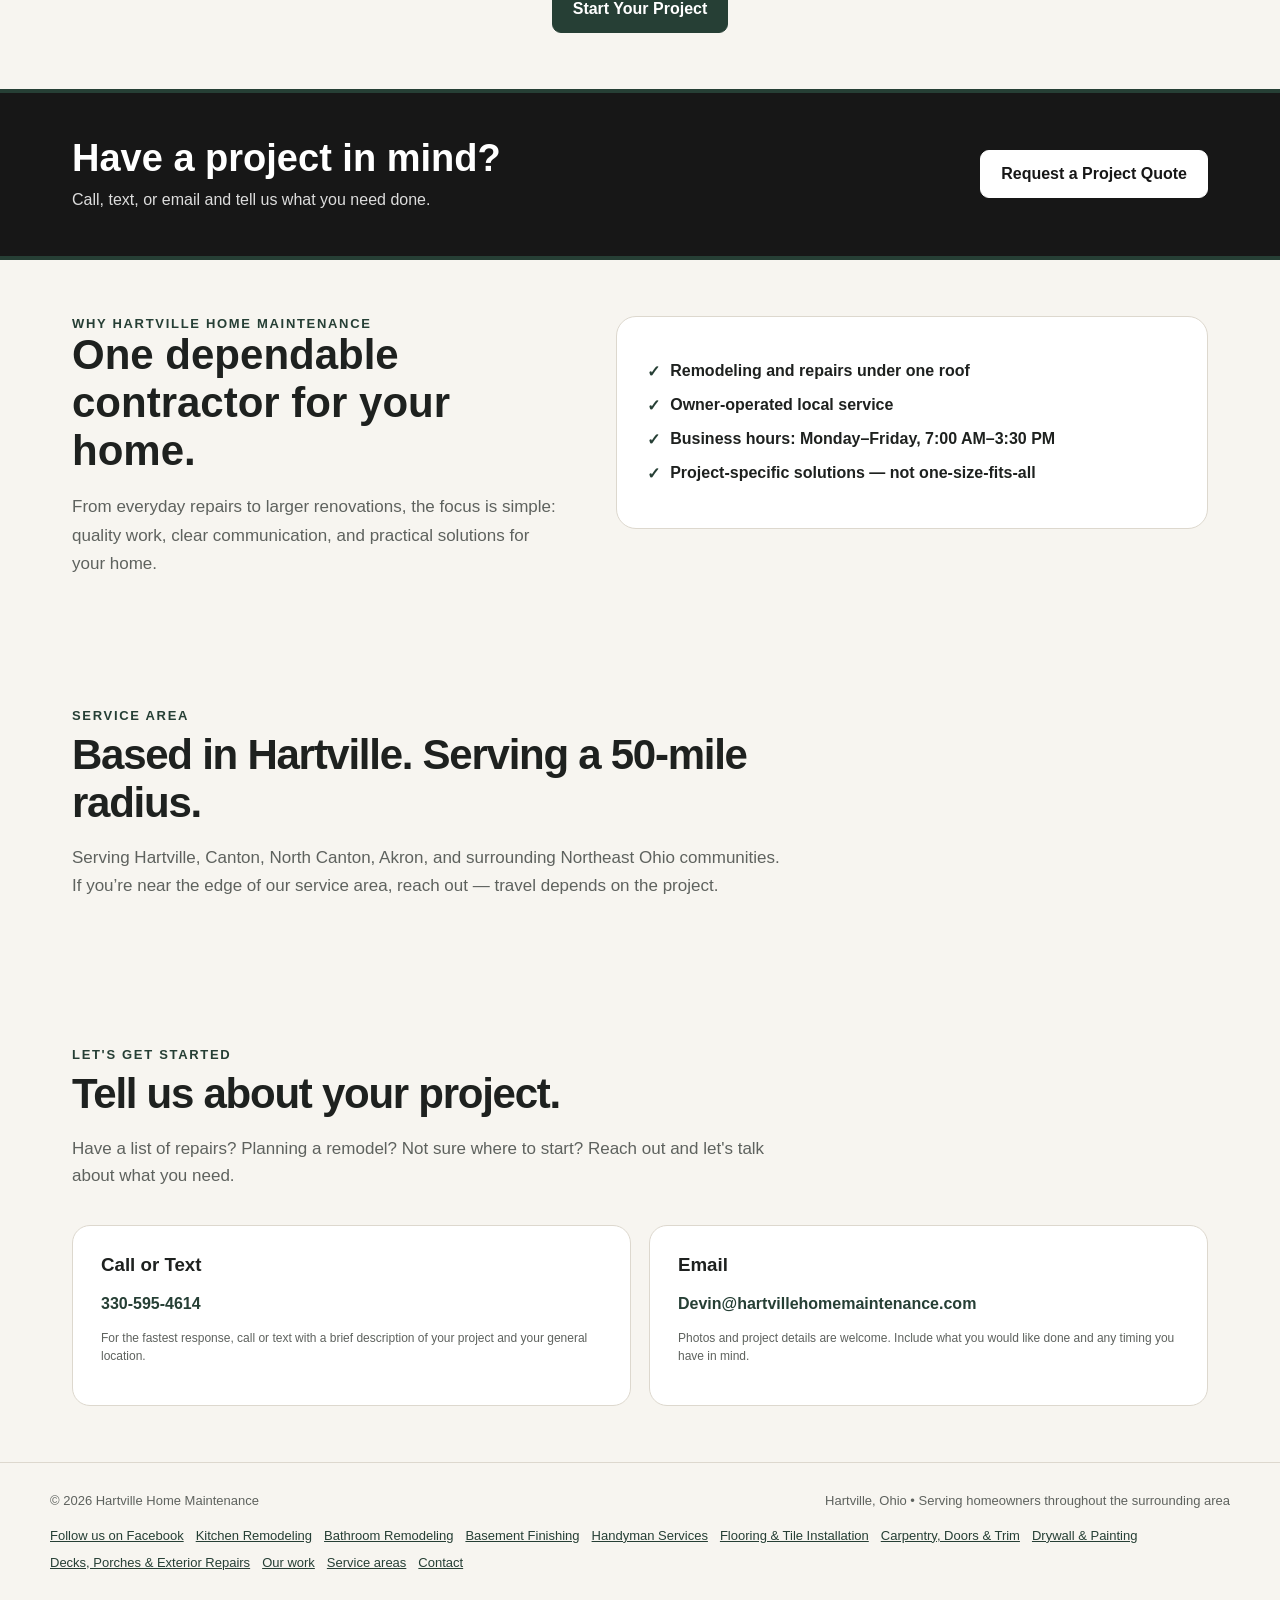
